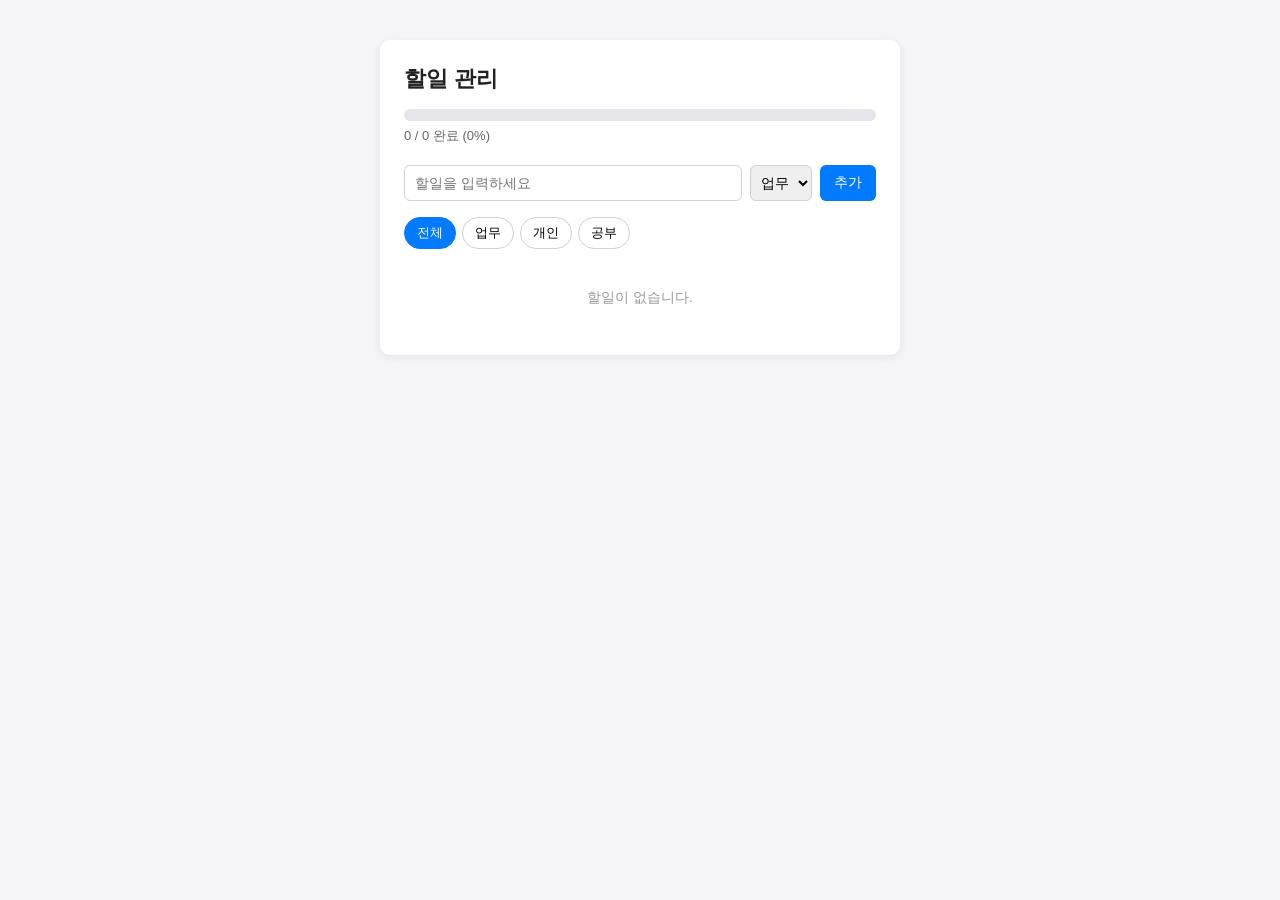
==== week04/index.html @ 199207ce "Add week04 personal to-do app (plain HTML/CSS/JS) Add/edit/delete, completion tracking, work/persona" ====
<!-- Created: 2026-09-17 11:10:26 -->
<!DOCTYPE html>
<html lang="ko">
<head>
  <meta charset="UTF-8">
  <title>할일 관리</title>
  <link rel="stylesheet" href="style.css">
</head>
<body>
  <div class="app">
    <h1>할일 관리</h1>

    <div class="progress">
      <div class="progress-bar">
        <div id="progress-fill" class="progress-fill"></div>
      </div>
      <span id="progress-label">0 / 0 완료 (0%)</span>
    </div>

    <form id="todo-form" class="todo-form">
      <input id="todo-text" type="text" placeholder="할일을 입력하세요" required>
      <select id="todo-category">
        <option value="work">업무</option>
        <option value="personal">개인</option>
        <option value="study">공부</option>
      </select>
      <button type="submit">추가</button>
    </form>

    <div class="filters" id="filters">
      <button class="filter-btn active" data-filter="all">전체</button>
      <button class="filter-btn" data-filter="work">업무</button>
      <button class="filter-btn" data-filter="personal">개인</button>
      <button class="filter-btn" data-filter="study">공부</button>
    </div>

    <ul id="todo-list" class="todo-list"></ul>
  </div>

  <script src="app.js"></script>
</body>
</html>
---- week04/style.css ----
/* Created: 2026-09-17 11:10:26 */

* {
  box-sizing: border-box;
}

body {
  font-family: Arial, sans-serif;
  background: #f5f5f7;
  margin: 0;
  padding: 40px 16px;
  color: #222;
}

.app {
  max-width: 520px;
  margin: 0 auto;
  background: #fff;
  border-radius: 10px;
  padding: 24px;
  box-shadow: 0 2px 10px rgba(0, 0, 0, 0.08);
}

h1 {
  margin-top: 0;
  font-size: 22px;
}

.progress {
  margin-bottom: 20px;
}

.progress-bar {
  background: #e5e5ea;
  border-radius: 6px;
  height: 12px;
  overflow: hidden;
}

.progress-fill {
  background: #34c759;
  height: 100%;
  width: 0%;
  transition: width 0.2s ease;
}

#progress-label {
  display: block;
  margin-top: 6px;
  font-size: 13px;
  color: #666;
}

.todo-form {
  display: flex;
  gap: 8px;
  margin-bottom: 16px;
}

.todo-form input[type="text"] {
  flex: 1;
  padding: 8px 10px;
  border: 1px solid #d0d0d5;
  border-radius: 6px;
  font-size: 14px;
}

.todo-form select {
  padding: 8px 6px;
  border: 1px solid #d0d0d5;
  border-radius: 6px;
  font-size: 14px;
}

.todo-form button {
  padding: 8px 14px;
  border: none;
  border-radius: 6px;
  background: #007aff;
  color: #fff;
  font-size: 14px;
  cursor: pointer;
}

.filters {
  display: flex;
  gap: 6px;
  margin-bottom: 16px;
}

.filter-btn {
  padding: 6px 12px;
  border: 1px solid #d0d0d5;
  border-radius: 999px;
  background: #fff;
  font-size: 13px;
  cursor: pointer;
}

.filter-btn.active {
  background: #007aff;
  border-color: #007aff;
  color: #fff;
}

.todo-list {
  list-style: none;
  padding: 0;
  margin: 0;
}

.todo-item {
  display: flex;
  align-items: center;
  gap: 10px;
  padding: 10px 0;
  border-bottom: 1px solid #eee;
}

.todo-item:last-child {
  border-bottom: none;
}

.todo-text {
  flex: 1;
  font-size: 14px;
  word-break: break-word;
}

.todo-item.completed .todo-text {
  text-decoration: line-through;
  color: #999;
}

.category-tag {
  font-size: 11px;
  padding: 2px 8px;
  border-radius: 999px;
  color: #fff;
  white-space: nowrap;
}

.category-tag.work {
  background: #007aff;
}

.category-tag.personal {
  background: #ff9500;
}

.category-tag.study {
  background: #af52de;
}

.todo-actions button {
  border: none;
  background: none;
  cursor: pointer;
  font-size: 14px;
  padding: 4px 6px;
}

.empty-state {
  text-align: center;
  color: #999;
  font-size: 14px;
  padding: 24px 0;
}
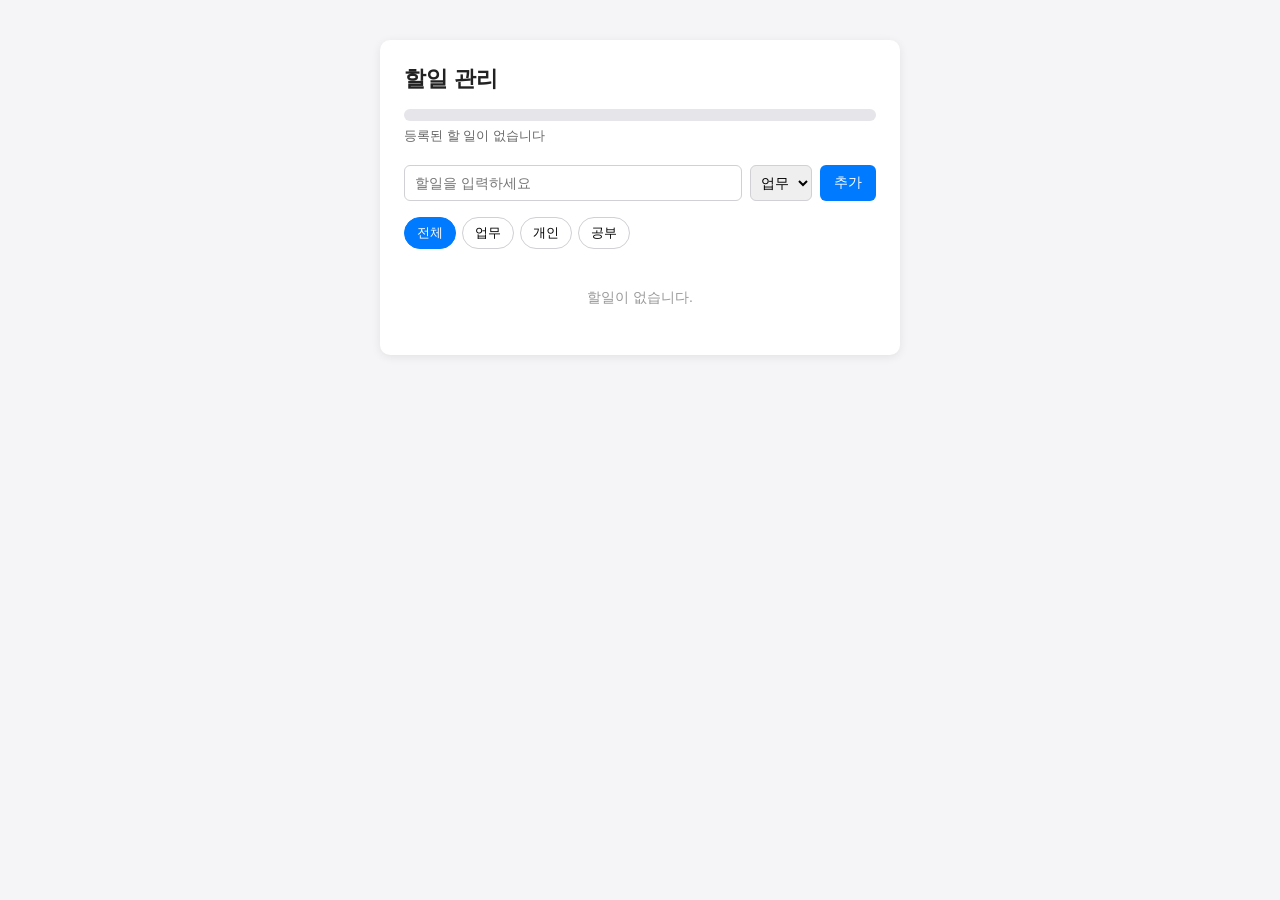
==== commit 63b15cd4: "Rebuild week04 to-do app as a single-file HTML/CSS/JS page Consolidate into one index.html (drop sep" ====
--- a/week04/index.html
+++ b/week04/index.html
@@ -4,15 +4,183 @@
 <head>
   <meta charset="UTF-8">
   <title>할일 관리</title>
-  <link rel="stylesheet" href="style.css">
+  <style>
+    * {
+      box-sizing: border-box;
+    }
+
+    body {
+      font-family: Arial, sans-serif;
+      background: #f5f5f7;
+      margin: 0;
+      padding: 40px 16px;
+      color: #222;
+    }
+
+    .app {
+      max-width: 520px;
+      margin: 0 auto;
+      background: #fff;
+      border-radius: 10px;
+      padding: 24px;
+      box-shadow: 0 2px 10px rgba(0, 0, 0, 0.08);
+    }
+
+    h1 {
+      margin-top: 0;
+      font-size: 22px;
+    }
+
+    .progress {
+      margin-bottom: 20px;
+    }
+
+    .progress-bar {
+      background: #e5e5ea;
+      border-radius: 6px;
+      height: 12px;
+      overflow: hidden;
+    }
+
+    .progress-fill {
+      background: #34c759;
+      height: 100%;
+      width: 0%;
+    }
+
+    #progress-label {
+      display: block;
+      margin-top: 6px;
+      font-size: 13px;
+      color: #666;
+    }
+
+    .todo-form {
+      display: flex;
+      gap: 8px;
+      margin-bottom: 16px;
+    }
+
+    .todo-form input[type="text"] {
+      flex: 1;
+      padding: 8px 10px;
+      border: 1px solid #d0d0d5;
+      border-radius: 6px;
+      font-size: 14px;
+    }
+
+    .todo-form select {
+      padding: 8px 6px;
+      border: 1px solid #d0d0d5;
+      border-radius: 6px;
+      font-size: 14px;
+    }
+
+    .todo-form button {
+      padding: 8px 14px;
+      border: none;
+      border-radius: 6px;
+      background: #007aff;
+      color: #fff;
+      font-size: 14px;
+      cursor: pointer;
+    }
+
+    .filters {
+      display: flex;
+      gap: 6px;
+      margin-bottom: 16px;
+    }
+
+    .filter-btn {
+      padding: 6px 12px;
+      border: 1px solid #d0d0d5;
+      border-radius: 999px;
+      background: #fff;
+      font-size: 13px;
+      cursor: pointer;
+    }
+
+    .filter-btn.active {
+      background: #007aff;
+      border-color: #007aff;
+      color: #fff;
+    }
+
+    .todo-list {
+      list-style: none;
+      padding: 0;
+      margin: 0;
+    }
+
+    .todo-item {
+      display: flex;
+      align-items: center;
+      gap: 10px;
+      padding: 10px 0;
+      border-bottom: 1px solid #eee;
+    }
+
+    .todo-item:last-child {
+      border-bottom: none;
+    }
+
+    .todo-text {
+      flex: 1;
+      font-size: 14px;
+      word-break: break-word;
+    }
+
+    .todo-item.completed .todo-text {
+      text-decoration: line-through;
+      color: #999;
+    }
+
+    .category-tag {
+      font-size: 11px;
+      padding: 2px 8px;
+      border-radius: 999px;
+      color: #fff;
+      white-space: nowrap;
+    }
+
+    .category-tag.work {
+      background: #007aff;
+    }
+
+    .category-tag.personal {
+      background: #ff9500;
+    }
+
+    .category-tag.study {
+      background: #af52de;
+    }
+
+    .todo-actions button {
+      border: none;
+      background: none;
+      cursor: pointer;
+      font-size: 14px;
+      padding: 4px 6px;
+    }
+
+    .empty-state {
+      text-align: center;
+      color: #999;
+      font-size: 14px;
+      padding: 24px 0;
+    }
+  </style>
 </head>
 <body>
   <div class="app">
     <h1>할일 관리</h1>
 
+    <!-- Progress display: values are static placeholders until the
+         data logic is wired up. -->
     <div class="progress">
       <div class="progress-bar">
-        <div id="progress-fill" class="progress-fill"></div>
+        <div id="progress-fill" class="progress-fill" style="width: 0%;"></div>
       </div>
       <span id="progress-label">0 / 0 완료 (0%)</span>
     </div>
@@ -37,6 +205,206 @@
     <ul id="todo-list" class="todo-list"></ul>
   </div>
 
-  <script src="app.js"></script>
+  <script>
+    const STORAGE_KEY = "week04_todos";
+
+    const CATEGORY_LABELS = { work: "업무", personal: "개인", study: "공부" };
+
+    function loadTodos() {
+      const raw = localStorage.getItem(STORAGE_KEY);
+      if (!raw) return [];
+      try {
+        const parsed = JSON.parse(raw);
+        return Array.isArray(parsed) ? parsed : [];
+      } catch {
+        return [];
+      }
+    }
+
+    function saveTodos() {
+      localStorage.setItem(STORAGE_KEY, JSON.stringify(todos));
+    }
+
+    let todos = loadTodos();
+    let editingId = null;
+    let currentFilter = "all";
+
+    const form = document.getElementById("todo-form");
+    const textInput = document.getElementById("todo-text");
+    const categorySelect = document.getElementById("todo-category");
+    const listEl = document.getElementById("todo-list");
+    const filtersEl = document.getElementById("filters");
+    const progressFillEl = document.getElementById("progress-fill");
+    const progressLabelEl = document.getElementById("progress-label");
+
+    function createId() {
+      return `${Date.now()}-${Math.random().toString(36).slice(2, 8)}`;
+    }
+
+    function addTodo(title, category) {
+      todos.push({
+        id: createId(),
+        title,
+        category,
+        completed: false,
+        createdAt: Date.now(),
+      });
+      saveTodos();
+      render();
+    }
+
+    function updateTodo(id, title, category) {
+      const todo = todos.find((t) => t.id === id);
+      if (!todo) return;
+      todo.title = title;
+      todo.category = category;
+      saveTodos();
+      render();
+    }
+
+    function deleteTodo(id) {
+      todos = todos.filter((t) => t.id !== id);
+      saveTodos();
+      render();
+    }
+
+    function toggleComplete(id) {
+      const todo = todos.find((t) => t.id === id);
+      if (!todo) return;
+      todo.completed = !todo.completed;
+      saveTodos();
+      render();
+    }
+
+    function createItemElement(todo) {
+      const li = document.createElement("li");
+      li.className = "todo-item" + (todo.completed ? " completed" : "");
+
+      if (editingId === todo.id) {
+        const input = document.createElement("input");
+        input.type = "text";
+        input.value = todo.title;
+
+        const select = document.createElement("select");
+        for (const [value, label] of Object.entries(CATEGORY_LABELS)) {
+          const option = document.createElement("option");
+          option.value = value;
+          option.textContent = label;
+          if (value === todo.category) option.selected = true;
+          select.appendChild(option);
+        }
+
+        const saveBtn = document.createElement("button");
+        saveBtn.type = "button";
+        saveBtn.textContent = "저장";
+        saveBtn.addEventListener("click", () => {
+          const newTitle = input.value.trim();
+          if (!newTitle) return;
+          editingId = null;
+          updateTodo(todo.id, newTitle, select.value);
+        });
+
+        const cancelBtn = document.createElement("button");
+        cancelBtn.type = "button";
+        cancelBtn.textContent = "취소";
+        cancelBtn.addEventListener("click", () => {
+          editingId = null;
+          render();
+        });
+
+        li.append(input, select, saveBtn, cancelBtn);
+        return li;
+      }
+
+      const checkbox = document.createElement("input");
+      checkbox.type = "checkbox";
+      checkbox.checked = todo.completed;
+      checkbox.addEventListener("change", () => toggleComplete(todo.id));
+
+      const title = document.createElement("span");
+      title.className = "todo-text";
+      title.textContent = todo.title;
+
+      const tag = document.createElement("span");
+      tag.className = `category-tag ${todo.category}`;
+      tag.textContent = CATEGORY_LABELS[todo.category];
+
+      const actions = document.createElement("span");
+      actions.className = "todo-actions";
+
+      const editBtn = document.createElement("button");
+      editBtn.type = "button";
+      editBtn.textContent = "수정";
+      editBtn.addEventListener("click", () => {
+        editingId = todo.id;
+        render();
+      });
+
+      const deleteBtn = document.createElement("button");
+      deleteBtn.type = "button";
+      deleteBtn.textContent = "삭제";
+      deleteBtn.addEventListener("click", () => deleteTodo(todo.id));
+
+      actions.append(editBtn, deleteBtn);
+      li.append(checkbox, title, tag, actions);
+      return li;
+    }
+
+    function renderProgress() {
+      const total = todos.length;
+      if (total === 0) {
+        progressFillEl.style.width = "0%";
+        progressLabelEl.textContent = "등록된 할 일이 없습니다";
+        return;
+      }
+      const done = todos.filter((t) => t.completed).length;
+      const percent = Math.round((done / total) * 100);
+      progressFillEl.style.width = `${percent}%`;
+      progressLabelEl.textContent = `${done} / ${total} 완료 (${percent}%)`;
+    }
+
+    function render() {
+      renderProgress();
+
+      const visibleTodos =
+        currentFilter === "all"
+          ? todos
+          : todos.filter((t) => t.category === currentFilter);
+
+      listEl.innerHTML = "";
+      if (visibleTodos.length === 0) {
+        const empty = document.createElement("li");
+        empty.className = "empty-state";
+        empty.textContent = "할일이 없습니다.";
+        listEl.appendChild(empty);
+      } else {
+        for (const todo of visibleTodos) {
+          listEl.appendChild(createItemElement(todo));
+        }
+      }
+
+      for (const btn of filtersEl.querySelectorAll(".filter-btn")) {
+        btn.classList.toggle("active", btn.dataset.filter === currentFilter);
+      }
+    }
+
+    form.addEventListener("submit", (event) => {
+      event.preventDefault();
+      const title = textInput.value.trim();
+      if (!title) return;
+      addTodo(title, categorySelect.value);
+      textInput.value = "";
+      textInput.focus();
+    });
+
+    filtersEl.addEventListener("click", (event) => {
+      const btn = event.target.closest(".filter-btn");
+      if (!btn) return;
+      currentFilter = btn.dataset.filter;
+      render();
+    });
+
+    render();
+  </script>
 </body>
 </html>
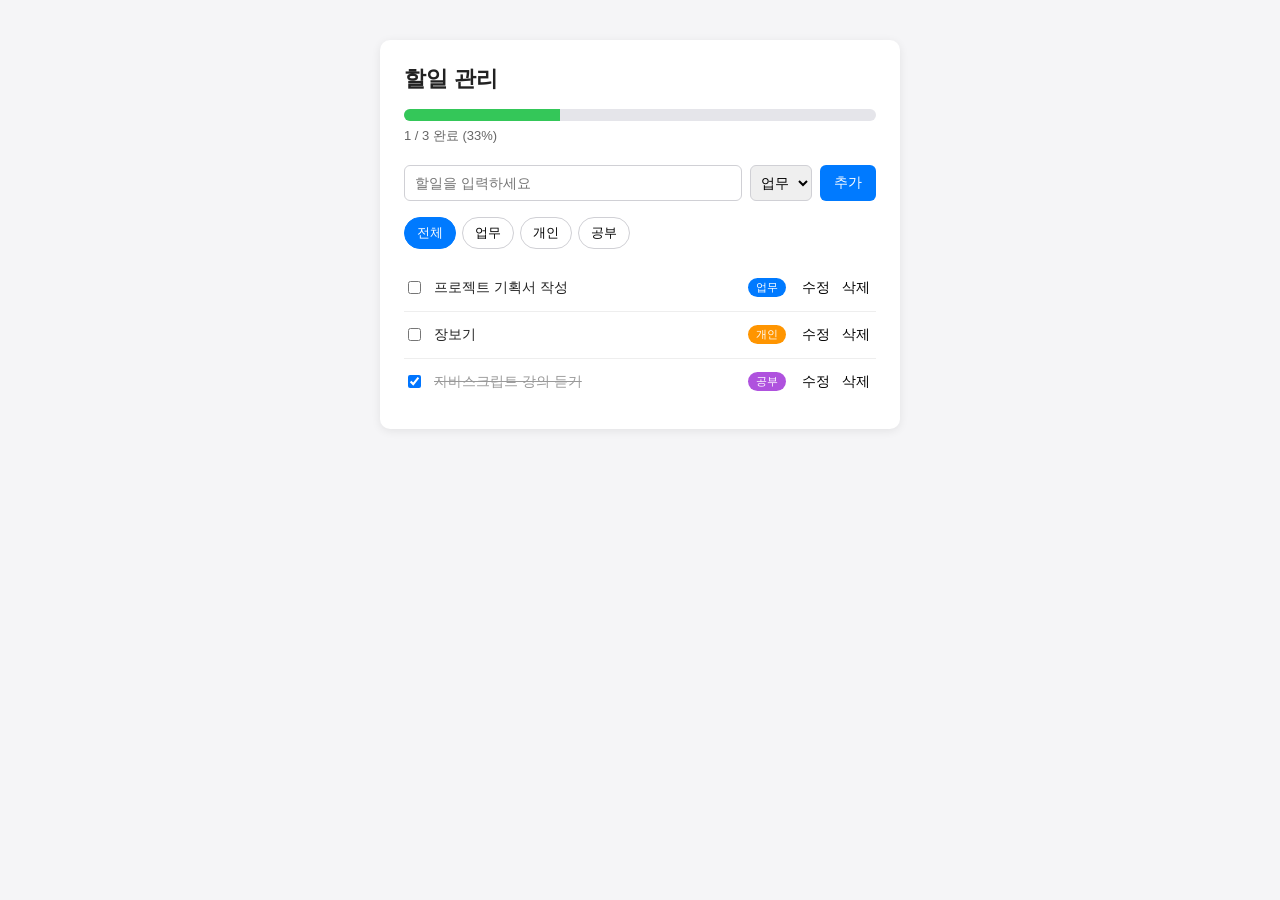
==== commit b4fd18e2: "Seed the to-do app with sample data on a fresh start Show 3 example todos (one per category) when th" ====
--- a/week04/index.html
+++ b/week04/index.html
@@ -210,9 +210,17 @@
 
     const CATEGORY_LABELS = { work: "업무", personal: "개인", study: "공부" };
 
+    // Shown only on a genuinely fresh start (no localStorage entry yet)
+    // so the app isn't empty the very first time it's opened.
+    const SAMPLE_TODOS = [
+      { id: "sample-1", title: "프로젝트 기획서 작성", category: "work", completed: false, createdAt: Date.now() },
+      { id: "sample-2", title: "장보기", category: "personal", completed: false, createdAt: Date.now() },
+      { id: "sample-3", title: "자바스크립트 강의 듣기", category: "study", completed: true, createdAt: Date.now() },
+    ];
+
     function loadTodos() {
       const raw = localStorage.getItem(STORAGE_KEY);
-      if (!raw) return [];
+      if (!raw) return SAMPLE_TODOS;
       try {
         const parsed = JSON.parse(raw);
         return Array.isArray(parsed) ? parsed : [];
